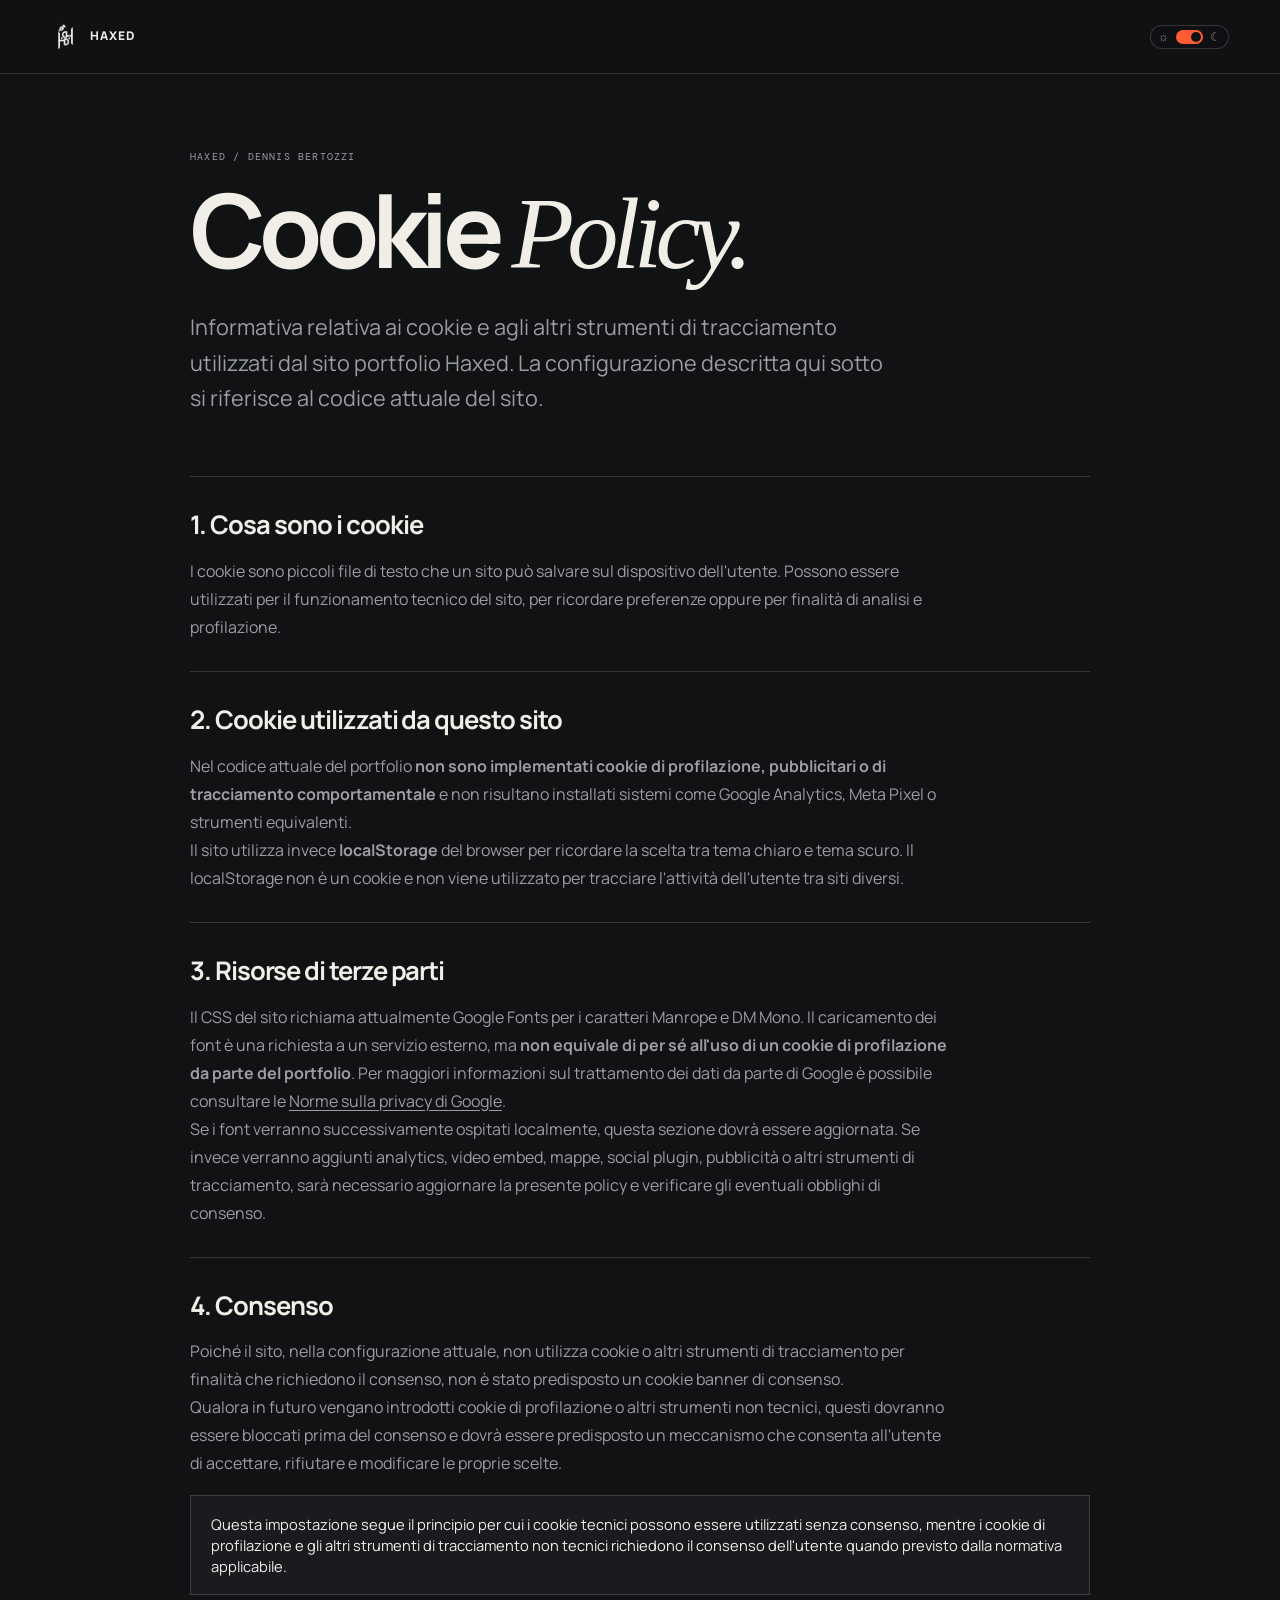
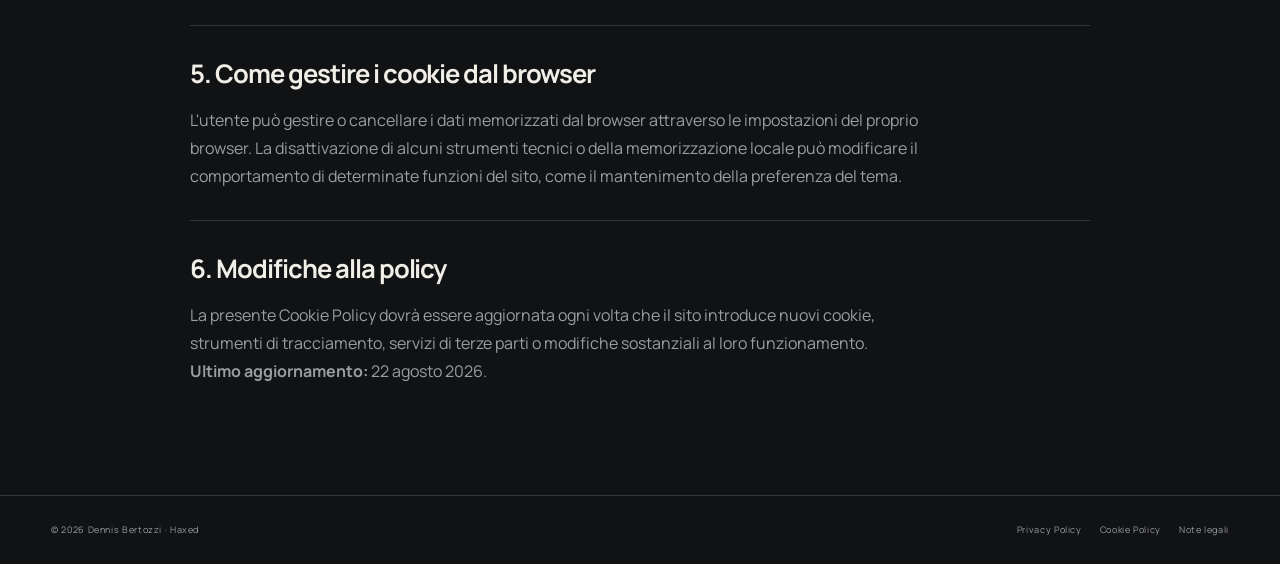
==== cookie-policy.html @ 4f60acdb "Add files via upload" ====
<!doctype html>
<html lang="it">
<head>
  <meta charset="utf-8">
  <meta name="viewport" content="width=device-width, initial-scale=1">
  <meta name="description" content="Cookie Policy di Haxed — Dennis Bertozzi.">
  <title>Cookie Policy — HAXED</title>
  <link rel="icon" href="favicon.ico" sizes="any">
  <link rel="stylesheet" href="assets/css/reset.css">
  <link rel="stylesheet" href="assets/css/variables.css">
  <link rel="stylesheet" href="assets/css/main.css">
</head>
<body class="dark-mode legal-document">
  <header class="legal-header">
    <div class="brand" aria-label="Haxed">
      <span class="brand-logo-wrap" aria-hidden="true"><img class="brand-logo brand-logo-light" src="assets/img/branding/logo-black.png" alt=""><img class="brand-logo brand-logo-dark" src="assets/img/branding/logo-white.png" alt=""></span>
      <span>HAXED</span>
    </div>
    <button class="theme-toggle" type="button" aria-label="Passa alla white mode" aria-pressed="true" title="Passa alla white mode">
      <span class="theme-icon theme-sun">☼</span><span class="theme-track"><span class="theme-knob"></span></span><span class="theme-icon theme-moon">☾</span>
    </button>
  </header>

  <main class="legal-page">
    <article class="legal-wrap">
      <p class="legal-kicker">HAXED / DENNIS BERTOZZI</p>
      <h1>Cookie <em>Policy.</em></h1>
      <p class="legal-intro">Informativa relativa ai cookie e agli altri strumenti di tracciamento utilizzati dal sito portfolio Haxed. La configurazione descritta qui sotto si riferisce al codice attuale del sito.</p>

      <section class="legal-section">
        <h2>1. Cosa sono i cookie</h2>
        <p>I cookie sono piccoli file di testo che un sito può salvare sul dispositivo dell'utente. Possono essere utilizzati per il funzionamento tecnico del sito, per ricordare preferenze oppure per finalità di analisi e profilazione.</p>
      </section>

      <section class="legal-section">
        <h2>2. Cookie utilizzati da questo sito</h2>
        <p>Nel codice attuale del portfolio <strong>non sono implementati cookie di profilazione, pubblicitari o di tracciamento comportamentale</strong> e non risultano installati sistemi come Google Analytics, Meta Pixel o strumenti equivalenti.</p>
        <p>Il sito utilizza invece <strong>localStorage</strong> del browser per ricordare la scelta tra tema chiaro e tema scuro. Il localStorage non è un cookie e non viene utilizzato per tracciare l'attività dell'utente tra siti diversi.</p>
      </section>

      <section class="legal-section">
        <h2>3. Risorse di terze parti</h2>
        <p>Il CSS del sito richiama attualmente Google Fonts per i caratteri Manrope e DM Mono. Il caricamento dei font è una richiesta a un servizio esterno, ma <strong>non equivale di per sé all'uso di un cookie di profilazione da parte del portfolio</strong>. Per maggiori informazioni sul trattamento dei dati da parte di Google è possibile consultare le <a href="https://policies.google.com/privacy?hl=it" target="_blank" rel="noopener noreferrer">Norme sulla privacy di Google</a>.</p>
        <p>Se i font verranno successivamente ospitati localmente, questa sezione dovrà essere aggiornata. Se invece verranno aggiunti analytics, video embed, mappe, social plugin, pubblicità o altri strumenti di tracciamento, sarà necessario aggiornare la presente policy e verificare gli eventuali obblighi di consenso.</p>
      </section>

      <section class="legal-section">
        <h2>4. Consenso</h2>
        <p>Poiché il sito, nella configurazione attuale, non utilizza cookie o altri strumenti di tracciamento per finalità che richiedono il consenso, non è stato predisposto un cookie banner di consenso.</p>
        <p>Qualora in futuro vengano introdotti cookie di profilazione o altri strumenti non tecnici, questi dovranno essere bloccati prima del consenso e dovrà essere predisposto un meccanismo che consenta all'utente di accettare, rifiutare e modificare le proprie scelte.</p>
        <div class="legal-note">Questa impostazione segue il principio per cui i cookie tecnici possono essere utilizzati senza consenso, mentre i cookie di profilazione e gli altri strumenti di tracciamento non tecnici richiedono il consenso dell'utente quando previsto dalla normativa applicabile.</div>
      </section>

      <section class="legal-section">
        <h2>5. Come gestire i cookie dal browser</h2>
        <p>L'utente può gestire o cancellare i dati memorizzati dal browser attraverso le impostazioni del proprio browser. La disattivazione di alcuni strumenti tecnici o della memorizzazione locale può modificare il comportamento di determinate funzioni del sito, come il mantenimento della preferenza del tema.</p>
      </section>

      <section class="legal-section">
        <h2>6. Modifiche alla policy</h2>
        <p>La presente Cookie Policy dovrà essere aggiornata ogni volta che il sito introduce nuovi cookie, strumenti di tracciamento, servizi di terze parti o modifiche sostanziali al loro funzionamento.</p>
        <p><strong>Ultimo aggiornamento:</strong> 22 agosto 2026.</p>
      </section>
    </article>
  </main>

  <footer class="legal-footer">
    <span>© 2026 Dennis Bertozzi · Haxed</span>
    <nav aria-label="Pagine legali">
      <a href="privacy-policy.html">Privacy Policy</a>
      <a href="cookie-policy.html">Cookie Policy</a>
      <a href="note-legali.html">Note legali</a>
    </nav>
  </footer>
  <script src="assets/js/theme.js"></script>
</body>
</html>
---- assets/css/variables.css ----
:root {
  /* Original / white theme */
  --paper: #f1eee8;
  --paper-2: #e6e1d8;
  --ink: #101113;
  --muted: #6f706e;
  --line: rgba(16, 17, 19, .16);
  --line-light: rgba(255,255,255,.2);

  /* Accent */
  --orange: #ff5b35;
  --orange-dark: #d83d1c;
  --blue: #234dff;
  --black: #101113;

  /* Dark theme */
  --dark-paper: #111214;
  --dark-paper-2: #191b1f;
  --dark-ink: #f1eee8;
  --dark-muted: #9b9da1;
  --dark-line: rgba(241,238,232,.16);
  --dark-line-light: rgba(241,238,232,.2);

  --max: 1380px;
  --gutter: clamp(20px, 4vw, 64px);
  --ease: cubic-bezier(.2,.8,.2,1);
  --serif: Georgia, "Times New Roman", serif;
  --mono: "DM Mono", monospace;
  --sans: "Manrope", "Helvetica Neue", Helvetica, Arial, sans-serif;
}
---- assets/css/main.css ----
@import url("https://fonts.googleapis.com/css2?family=DM+Mono:wght@400;500&family=Manrope:wght@400;500;600;700;800&display=swap");

:root { --mono: "DM Mono", monospace; --sans: "Manrope", "Helvetica Neue", Helvetica, Arial, sans-serif; }

body {
  background: var(--paper);
  color: var(--ink);
  font-family: var(--sans);
  line-height: 1.4;
  overflow-x: hidden;
}

::selection { background: var(--orange); color: var(--paper); }

.scroll-progress {
  position: fixed;
  z-index: 100;
  left: 0;
  top: 0;
  width: 100%;
  height: 3px;
  background: transparent;
}
.scroll-progress span {
  display: block;
  width: 0;
  height: 100%;
  background: var(--orange);
  transform-origin: left;
}

.site-header {
  position: fixed;
  z-index: 50;
  top: 0;
  left: 0;
  width: 100%;
  padding: 22px var(--gutter);
  display: flex;
  align-items: center;
  justify-content: space-between;
  mix-blend-mode: multiply;
}
.header-left {
  display: flex;
  align-items: center;
  gap: 10px;
}
.brand {
  display: inline-flex;
  gap: 10px;
  align-items: center;
  font-size: 12px;
  font-weight: 800;
  letter-spacing: .08em;
}
.brand-logo-wrap {
  position: relative;
  display: block;
  width: 29px;
  height: 29px;
  flex: 0 0 29px;
}
.brand-logo {
  position: absolute;
  inset: 0;
  width: 100%;
  height: 100%;
  object-fit: contain;
  display: block;
}
.brand-logo-dark { display: none; }
.site-nav { display: flex; align-items: center; gap: 30px; font-family: var(--sans); font-size: 12px; font-weight: 600; letter-spacing: -.02em; }
.site-nav a { position: relative; }
.site-nav a:not(.nav-contact)::after {
  content: "";
  position: absolute;
  left: 0;
  right: 100%;
  bottom: -5px;
  height: 1px;
  background: currentColor;
  transition: right .35s var(--ease);
}
.site-nav a:not(.nav-contact):hover::after,
.site-nav a.active:not(.nav-contact)::after { right: 0; }
.nav-contact {
  padding: 10px 15px;
  background: var(--ink);
  color: var(--paper);
  border-radius: 999px;
  transition: transform .3s var(--ease), background .3s;
}
.nav-contact:hover { transform: translateY(-2px); background: var(--orange); color: var(--ink); }
.nav-contact span { margin-left: 10px; }
.menu-toggle { display: none; background: transparent; color: var(--ink); }

.hero {
  position: relative;
  height: 100svh;
  min-height: 100svh;
  box-sizing: border-box;
  padding: 140px var(--gutter) 0;
  overflow: hidden;
  background:
    linear-gradient(90deg, transparent 49.9%, rgba(16,17,19,.08) 50%, transparent 50.1%);
}
.hero-noise {
  position: absolute; inset: 0; opacity: .08; pointer-events: none;
  background-image: radial-gradient(rgba(16,17,19,.5) .6px, transparent .6px);
  background-size: 5px 5px;
  mask-image: linear-gradient(to bottom, #000, transparent 80%);
}
.hero-top {
  max-width: var(--max); margin: auto;
  display: flex; justify-content: space-between;
  font-family: var(--mono); font-size: 10px; letter-spacing: .08em;
}
.hero-grid {
  max-width: var(--max); margin: 65px auto 0;
  display: grid; grid-template-columns: 1.05fr .95fr; gap: 7vw;
  align-items: end;
}
.overline, .eyebrow, .project-type, .section-label, .frame-top, .frame-bottom,
.project-code, .contact-meta, .site-footer {
  font-family: var(--mono);
}
.overline { font-size: 10px; letter-spacing: .12em; }
.eyebrow {
  display: flex; align-items: center; gap: 9px;
  font-size: 10px; text-transform: uppercase; letter-spacing: .08em;
  color: var(--muted); margin-bottom: 25px;
}
.live-dot {
  width: 7px; height: 7px; border-radius: 50%; background: var(--orange);
  box-shadow: 0 0 0 5px rgba(255,91,53,.12);
}
.hero h1 {
  font-size: clamp(4.2rem, 9.2vw, 9.8rem);
  line-height: .84;
  letter-spacing: -.085em;
  font-weight: 700;
  max-width: 820px;
}
.hero h1 em, h2 em {
  font-family: var(--serif);
  font-weight: 400;
  letter-spacing: -.07em;
}
.hero h1 em { color: var(--orange); }
.hero-lead {
  max-width: 475px; margin: 34px 0 30px;
  font-size: clamp(15px, 1.3vw, 18px);
  color: #4e4f4d;
}
.text-link {
  display: inline-flex; gap: 16px; align-items: center;
  border-bottom: 1px solid var(--ink); padding-bottom: 8px;
  font-size: 12px; font-weight: 700;
}
.text-link span { transition: transform .3s var(--ease); }
.text-link:hover span { transform: translateY(4px); }

.hero-frame {
  position: relative;
  background: var(--ink);
  color: var(--paper);
  aspect-ratio: 1 / 1.06;
  min-height: 480px;
  padding: 15px;
  display: flex; flex-direction: column;
}
.frame-top, .frame-bottom {
  display: flex; justify-content: space-between;
  font-size: 9px; color: rgba(241,238,232,.55);
  letter-spacing: .08em;
}
.frame-art {
  position: relative; flex: 1; margin: 13px 0;
  overflow: hidden;
  background:
    radial-gradient(circle at 72% 30%, rgba(255,91,53,.8), transparent 19%),
    linear-gradient(145deg, #22252b 0%, #101113 44%, #373d49 100%);
}
.art-cross {
  position: absolute; width: 70%; height: 70%; left: 15%; top: 15%;
  border: 1px solid rgba(241,238,232,.3);
  transform: rotate(13deg);
}
.art-cross::before, .art-cross::after {
  content: ""; position: absolute; left: 50%; top: 0; height: 100%; width: 1px;
  background: rgba(241,238,232,.18); transform: rotate(45deg);
}
.art-cross::after { transform: rotate(-45deg); }
.art-word {
  position: absolute; left: 8%; bottom: 8%;
  font-size: clamp(2.8rem, 5vw, 5.5rem); line-height: .78;
  font-weight: 700; letter-spacing: -.08em;
}
.art-word span { color: var(--orange); font-family: var(--serif); font-weight: 400; }
.art-caption {
  position: absolute; right: 8%; top: 8%; writing-mode: vertical-rl;
  font-family: var(--mono); font-size: 8px; letter-spacing: .1em; opacity: .7;
}
.play-button {
  width: 30px; height: 30px; border-radius: 50%;
  background: var(--orange); color: var(--ink); font-size: 9px;
  cursor: pointer; transition: transform .3s var(--ease);
}
.play-button:hover { transform: scale(1.12); }

.hero-ticker {
  position: absolute;
  left: 0;
  right: 0;
  bottom: 0;
  width: 100%;
  height: 50px;
  overflow: hidden;
  border-top: 1px solid var(--line);
  background: var(--paper);
  z-index: 20;
}

.ticker-track {
  display: flex;
  width: max-content;
  min-width: max-content;
  height: 100%;
  align-items: center;
  animation: none;
  will-change: transform;
}

.ticker-set {
  display: flex;
  flex: 0 0 auto;
  width: max-content;
  align-items: center;
  gap: 26px;
  padding: 0 26px 0 0;
  white-space: nowrap;
}

.ticker-set span,
.ticker-set b {
  flex: 0 0 auto;
}

.ticker-track b {
  color: var(--orange);
  font-size: 14px;
}


.section { position: relative; padding: 150px var(--gutter); }
.section > * { max-width: var(--max); margin-left: auto; margin-right: auto; }
.section-label {
  display: flex; gap: 20px; align-items: center;
  font-size: 10px; letter-spacing: .08em; text-transform: uppercase;
  color: var(--muted); margin-bottom: 70px;
}
.section-label span:first-child { color: var(--orange); }

.work { background: var(--paper); }
.work-intro {
  display: grid; grid-template-columns: 1fr .55fr; gap: 8vw;
  align-items: end; margin-bottom: 80px;
}
.work-intro h2, .services-title h2, .process-head h2, .contact h2 {
  font-size: clamp(3.2rem, 7vw, 7.7rem);
  line-height: .86; letter-spacing: -.08em; font-weight: 700;
}
.work-intro h2 em, .services-title h2 em, .process-head h2 em, .contact h2 em { color: var(--orange); }
.work-intro p, .process-head p {
  max-width: 420px; color: var(--muted); font-size: 14px;
}
.project-list {
  display: grid; grid-template-columns: 1fr 1fr; gap: 80px 22px;
}
.project-wide { grid-column: 1 / -1; }
.project-visual {
  position: relative; min-height: 500px; overflow: hidden;
}
.project-half .project-visual { min-height: 600px; }
.visual-a { background: linear-gradient(130deg, #18202d, #5a6875 48%, #f05a38); }
.visual-b { background: linear-gradient(155deg, #d7d0c5, #7b827d 55%, #27312f); }
.visual-c { background: linear-gradient(140deg, #17181d, #423a67 54%, #d4a9ff); }
.visual-d { background: linear-gradient(155deg, #3c160e, #e65c36 53%, #f0b18f); }
.visual-shape {
  position: absolute; width: 58%; height: 68%; left: 21%; top: 16%;
  border: 1px solid rgba(255,255,255,.45);
  transform: rotate(-7deg);
  transition: transform .8s var(--ease), scale .8s var(--ease);
}
.visual-shape::after {
  content: ""; position: absolute; inset: 11%;
  border: 1px solid rgba(255,255,255,.35);
  transform: rotate(14deg);
}
.project:hover .visual-shape { transform: rotate(2deg) scale(1.06); }
.visual-number {
  position: absolute; left: 24px; bottom: 20px;
  color: rgba(255,255,255,.85); font-size: clamp(4rem, 8vw, 8rem);
  line-height: .7; letter-spacing: -.08em; font-weight: 700;
}
.project-code { position: absolute; top: 18px; left: 20px; color: rgba(255,255,255,.7); font-size: 9px; }

.project-visual img,
.project-visual video {
  width: 100%;
  height: 100%;
  min-height: inherit;
  object-fit: cover;
  display: block;
}
.project-visual.media-visual {
  background: #202126;
}

.project-info {
  display: flex; justify-content: space-between; align-items: end;
  padding: 18px 0 0; border-top: 1px solid var(--line);
}
.project-type { font-size: 9px; color: var(--muted); letter-spacing: .08em; }
.project h3 {
  margin-top: 7px; font-size: clamp(1.7rem, 3vw, 3.2rem);
  letter-spacing: -.07em; font-weight: 600;
}
.project-arrow {
  display: grid; place-items: center; width: 45px; height: 45px;
  border: 1px solid var(--line); border-radius: 50%;
  transition: all .35s var(--ease);
}
.project:hover .project-arrow { background: var(--orange); border-color: var(--orange); transform: rotate(45deg); }

.services { background: var(--black); color: var(--paper); }
.services .section-label { color: rgba(241,238,232,.55); }
.services-grid { display: grid; grid-template-columns: .85fr 1.15fr; gap: 10vw; }
.services-title h2 em { color: var(--orange); }
.service-stack { border-top: 1px solid var(--line-light); }
.service {
  display: grid; grid-template-columns: 45px 1fr 45px; gap: 20px;
  padding: 30px 0; border-bottom: 1px solid var(--line-light);
  align-items: start;
}
.service-num { font-family: var(--mono); color: var(--orange); font-size: 10px; }
.service h3 { font-size: clamp(1.8rem, 3vw, 3rem); letter-spacing: -.06em; font-weight: 500; }
.service p { max-width: 470px; margin-top: 10px; color: rgba(241,238,232,.55); font-size: 13px; }
.service-symbol {
  font-size: 25px; font-weight: 300; text-align: right;
  transition: transform .35s var(--ease), color .35s;
}
.service:hover .service-symbol { transform: rotate(90deg); color: var(--orange); }

.process { background: var(--paper); }
.process-head {
  display: grid; grid-template-columns: 1fr .55fr; gap: 8vw;
  align-items: end; margin-bottom: 80px;
}
.process-list { border-top: 1px solid var(--line); }
.process-item {
  display: grid; grid-template-columns: 90px 1fr 60px; gap: 25px;
  align-items: center; padding: 32px 0; border-bottom: 1px solid var(--line);
}
.process-num { font-family: var(--mono); font-size: 10px; color: var(--orange-dark); }
.process-item h3 { font-size: clamp(1.8rem, 3vw, 3rem); letter-spacing: -.06em; }
.process-item p { max-width: 500px; margin-top: 7px; color: var(--muted); font-size: 13px; }
.process-mark { font-size: 25px; text-align: right; transition: transform .35s var(--ease); }
.process-item:hover .process-mark { transform: translate(5px, 5px); color: var(--orange); }

.contact {
  min-height: 85svh; display: flex; flex-direction: column; justify-content: space-between;
  background: var(--orange); overflow: hidden;
}
.contact .section-label { color: rgba(16,17,19,.65); }
.contact-orbit {
  position: absolute; width: 65vw; height: 65vw; max-width: 900px; max-height: 900px;
  right: -20vw; bottom: -45vw; border: 1px solid rgba(16,17,19,.25);
  border-radius: 50%; pointer-events: none;
}
.contact-orbit::after {
  content: ""; position: absolute; inset: 12%; border: 1px solid rgba(16,17,19,.18); border-radius: 50%;
}
.contact-content { position: relative; }
.contact-content .overline { margin-bottom: 30px; }
.contact h2 em { color: var(--paper); }
.contact-mail {
  display: inline-flex; align-items: center; gap: 18px;
  margin-top: 55px; padding-bottom: 10px; border-bottom: 1px solid var(--ink);
  font-size: clamp(1.3rem, 3vw, 3rem); letter-spacing: -.05em;
}
.contact-mail span { transition: transform .3s var(--ease); }
.contact-mail:hover span { transform: translate(5px,-5px); }
.contact-meta {
  display: flex; justify-content: space-between; gap: 20px;
  font-size: 9px; letter-spacing: .08em; text-transform: uppercase;
}

 .site-footer {
  display: grid;
  grid-template-columns: minmax(240px, .9fr) minmax(420px, 1.6fr);
  gap: 42px;
  padding: 42px var(--gutter) 22px;
  background: var(--black);
  color: rgba(241,238,232,.58);
  font-size: 9px;
  letter-spacing: .07em;
}
.footer-identity { display: flex; flex-direction: column; gap: 18px; max-width: 360px; }
.footer-identity p { margin: 0; line-height: 1.7; color: rgba(241,238,232,.48); }
.footer-brand { display: inline-flex; align-items: center; gap: 11px; }
.footer-logo { width: 32px; height: 32px; object-fit: contain; flex: 0 0 32px; }
.footer-logo-dark { display: block; }
.footer-logo-light { display: none; }
.footer-brand > div { display: flex; flex-direction: column; gap: 4px; }
.footer-brand strong { color: var(--dark-ink); font-size: 12px; letter-spacing: .09em; }
.footer-brand span { font-size: 8px; letter-spacing: .08em; }
.footer-links { display: grid; grid-template-columns: repeat(3, minmax(0, 1fr)); gap: 28px; }
.footer-col { display: flex; flex-direction: column; gap: 8px; line-height: 1.45; }
.footer-label { color: var(--dark-ink); font-size: 8px; letter-spacing: .13em; margin-bottom: 5px; }
.footer-col a { color: inherit; transition: color .25s ease; }
.footer-col a:hover { color: var(--orange); }
.footer-col b { color: var(--orange); font-weight: 500; }
.footer-bottom { grid-column: 1 / -1; display: grid; grid-template-columns: 1fr 1fr auto; gap: 20px; padding-top: 16px; margin-top: 8px; border-top: 1px solid rgba(241,238,232,.12); align-items: center; }
.footer-bottom span:nth-child(2) { color: rgba(241,238,232,.35); }
.footer-bottom a { justify-self: end; color: rgba(241,238,232,.7); }

.reveal {
  opacity: 1;
  transform: none;
}
.reveal-enabled .reveal {
  opacity: 0;
  transform: translateY(30px);
  transition: opacity .8s var(--ease), transform .8s var(--ease);
}
.reveal-enabled .reveal.visible {
  opacity: 1;
  transform: none;
}
.reveal-delay { transition-delay: .12s; }

@media (prefers-reduced-motion: reduce) {
  html { scroll-behavior: auto; }
  *, *::before, *::after { animation-duration: .01ms !important; transition-duration: .01ms !important; }
  .reveal, .reveal-enabled .reveal { opacity: 1; transform: none; }
}

@media (max-width: 850px) {
  .hero {
    height: 100svh;
    min-height: 100svh;
  }

  .hero-ticker {
    height: 36px;
  }

  .ticker-set {
    gap: 20px;
    padding-right: 20px;
  }
  .site-header { padding: 16px var(--gutter); }
  .menu-toggle { display: flex; align-items: center; gap: 9px; font-family: var(--mono); font-size: 10px; cursor: pointer; }
  .menu-toggle i { width: 18px; height: 1px; background: currentColor; position: relative; }
  .menu-toggle i::after { content: ""; position: absolute; left: 0; top: 6px; width: 12px; height: 1px; background: currentColor; }
  .site-nav {
    position: fixed; inset: 60px 14px auto; display: grid; gap: 0;
    background: var(--paper); border: 1px solid var(--line); padding: 10px;
    transform: translateY(-15px); opacity: 0; pointer-events: none;
    transition: opacity .3s, transform .3s;
  }
  .site-nav.open { opacity: 1; transform: none; pointer-events: auto; }
  .site-nav a { padding: 14px 10px; border-bottom: 1px solid var(--line); }
  .site-nav .nav-contact { text-align: center; margin-top: 10px; border: 0; }
  .hero { padding-top: 110px; }
  .hero-grid, .work-intro, .services-grid, .process-head { grid-template-columns: 1fr; gap: 45px; }
  .hero-frame { min-height: 430px; }
  .project-list { grid-template-columns: 1fr; gap: 55px; }
  .project-wide, .project-half { grid-column: auto; }
  .project-visual, .project-half .project-visual { min-height: 430px; }
  .section { padding-top: 105px; padding-bottom: 105px; }
  .section-label { margin-bottom: 50px; }
  .contact { min-height: 75svh; }
  .contact-meta { flex-direction: column; }
}

@media (max-width: 520px) {
  .hero h1 { font-size: clamp(3.6rem, 18vw, 5.5rem); }
  .hero-frame { min-height: 380px; }
  .process-item { grid-template-columns: 35px 1fr; }
  .process-mark { display: none; }
  .service { grid-template-columns: 30px 1fr; }
  .service-symbol { display: none; }
  .project-visual, .project-half .project-visual { min-height: 360px; }
  .site-footer { grid-template-columns: 1fr; gap: 30px; }
  .footer-links { grid-template-columns: 1fr 1fr; }
  .footer-bottom { grid-template-columns: 1fr; }
  .footer-bottom a { justify-self: start; }
}


/* =========================================================
   THEME SYSTEM
   Base = original white/paper theme.
   .dark-mode = dark theme.
   ========================================================= */

html {
  color-scheme: light;
}

body {
  background: var(--paper);
  color: var(--ink);
  transition: background-color .4s var(--ease), color .4s var(--ease);
}

/* Paper texture — used across every light paper surface. */
body::before {
  content: "";
  position: fixed;
  z-index: 0;
  inset: 0;
  pointer-events: none;
  opacity: .28;
  background-image:
    linear-gradient(rgba(16,17,19,.035) 1px, transparent 1px),
    linear-gradient(90deg, rgba(16,17,19,.035) 1px, transparent 1px),
    radial-gradient(rgba(16,17,19,.12) .55px, transparent .55px);
  background-size: 48px 48px, 48px 48px, 7px 7px;
  mix-blend-mode: multiply;
}

main,
.site-footer {
  position: relative;
  z-index: 1;
}

/* Header: never blend with the page. */
.site-header {
  z-index: 100;
  mix-blend-mode: normal !important;
  color: var(--ink);
}

.site-header .brand,
.site-header .site-nav a,
.site-header .menu-toggle {
  color: var(--ink);
}

.site-header .nav-contact {
  background: var(--ink);
  color: var(--paper);
  border: 0;
}

.site-header .nav-contact:hover {
  background: var(--orange);
  color: var(--ink);
}

/* Theme toggle in the original white theme. */
.theme-toggle {
  position: relative;
  z-index: 110;
  display: inline-flex;
  align-items: center;
  gap: 7px;
  padding: 4px 7px;
  border: 1px solid var(--line);
  border-radius: 999px;
  background: rgba(241,238,232,.72);
  color: var(--ink);
  cursor: pointer;
  pointer-events: auto;
  appearance: none;
  -webkit-appearance: none;
  transition: background .35s var(--ease), border-color .35s, color .35s, transform .2s ease;
}
.theme-toggle:hover { border-color: var(--orange); }
.theme-toggle:active { transform: scale(.97); }
.theme-toggle:focus-visible { outline: 2px solid var(--orange); outline-offset: 3px; }

.theme-icon {
  font-family: Georgia, "Times New Roman", serif;
  font-size: 12px;
  line-height: 1;
  opacity: .55;
}
.theme-track {
  position: relative;
  width: 27px;
  height: 14px;
  border-radius: 999px;
  background: var(--ink);
}
.theme-knob {
  position: absolute;
  top: 2px;
  left: 2px;
  width: 10px;
  height: 10px;
  border-radius: 50%;
  background: var(--paper);
  transition: transform .45s var(--ease), background .35s;
}

/* ---------------- DARK ---------------- */
html:has(body.dark-mode) {
  color-scheme: dark;
}

body.dark-mode {
  background: var(--dark-paper);
  color: var(--dark-ink);
}

body.dark-mode::before {
  opacity: .20;
  background-image:
    linear-gradient(rgba(241,238,232,.035) 1px, transparent 1px),
    linear-gradient(90deg, rgba(241,238,232,.035) 1px, transparent 1px),
    radial-gradient(rgba(241,238,232,.10) .55px, transparent .55px);
  mix-blend-mode: screen;
}

/* Main surfaces */
body.dark-mode .hero,
body.dark-mode .work {
  background: var(--dark-paper);
  color: var(--dark-ink);
}

body.dark-mode .process {
  background: var(--dark-paper);
  color: var(--dark-ink);
}

body.dark-mode .services,
body.dark-mode .site-footer {
  background: #090a0c;
  color: var(--dark-ink);
}

body.dark-mode .contact {
  background: var(--orange);
  color: var(--ink);
}

/* Hero texture/vertical split */
body.dark-mode .hero {
  background-image:
    linear-gradient(90deg, transparent 49.9%, rgba(241,238,232,.08) 50%, transparent 50.1%);
}

body.dark-mode .hero-noise {
  opacity: .05;
  background-image: radial-gradient(rgba(241,238,232,.5) .6px, transparent .6px);
}

/* Header in dark mode — no black multiply effect. */
body.dark-mode .site-header {
  mix-blend-mode: normal !important;
  color: var(--dark-ink);
}

body.dark-mode .site-header .brand,
body.dark-mode .site-header .site-nav a,
body.dark-mode .site-header .menu-toggle {
  color: var(--dark-ink);
}

body.dark-mode .brand-logo-light { display: none; }
body.dark-mode .brand-logo-dark { display: block; }

body.dark-mode .site-header .nav-contact {
  background: var(--dark-ink);
  color: var(--dark-paper);
  border: 0;
}

body.dark-mode .site-header .nav-contact:hover {
  background: var(--orange);
  color: var(--ink);
}

/* Dark toggle */
body.dark-mode .theme-toggle {
  background: rgba(17,18,20,.88);
  border-color: var(--dark-line);
  color: var(--dark-ink);
}

body.dark-mode .theme-track {
  background: var(--orange);
}

body.dark-mode .theme-knob {
  transform: translateX(13px);
  background: var(--dark-paper);
}

/* Dark text hierarchy */
body.dark-mode .hero-lead,
body.dark-mode .work-intro p,
body.dark-mode .process-head p,
body.dark-mode .process-item p {
  color: var(--dark-muted);
}

body.dark-mode .project-type,
body.dark-mode .section-label {
  color: var(--dark-muted);
}

body.dark-mode .project-info,
body.dark-mode .process-list,
body.dark-mode .process-item {
  border-color: var(--dark-line);
}

body.dark-mode .project-arrow {
  border-color: var(--dark-line);
}

body.dark-mode .text-link {
  border-color: var(--dark-ink);
}

body.dark-mode .hero-ticker {
  background: var(--dark-paper);
  border-color: var(--dark-line);
}

body.dark-mode .service p,
body.dark-mode .services .section-label {
  color: rgba(241,238,232,.55);
}

body.dark-mode .site-footer {
  color: rgba(241,238,232,.55);
}

/* Mobile nav */
@media (max-width: 850px) {
  .site-nav {
    background: var(--paper);
    border: 1px solid var(--line);
  }

  body.dark-mode .site-nav {
    background: var(--dark-paper);
    border-color: var(--dark-line);
  }

  body.dark-mode .site-nav a {
    color: var(--dark-ink);
    border-color: var(--dark-line);
  }

  body.dark-mode .site-nav .nav-contact {
    background: var(--dark-ink);
    color: var(--dark-paper);
  }
}

/* Section separation: subtle, intentional, not boxed. */
body.dark-mode .work {
  border-top: 1px solid rgba(241,238,232,.07);
}
body.dark-mode .process {
  border-top: 1px solid rgba(241,238,232,.08);
}
body.dark-mode .services {
  border-top: 1px solid rgba(241,238,232,.06);
}

@media (prefers-reduced-motion: reduce) {
  body,
  .theme-toggle,
  .theme-knob {
    transition: none !important;
  }
}


/* Dark-mode CTA: orange at rest, cream on hover. */
body.dark-mode .site-header .nav-contact {
  background: var(--orange);
  color: var(--ink);
  border: 0;
}
body.dark-mode .site-header .nav-contact:hover {
  background: var(--dark-ink);
  color: var(--ink);
  transform: translateY(-2px);
}

/* White-mode CTA: original approved black -> orange interaction. */
body:not(.dark-mode) .site-header .nav-contact {
  background: var(--ink);
  color: var(--paper);
}
body:not(.dark-mode) .site-header .nav-contact:hover {
  background: var(--orange);
  color: var(--ink);
  transform: translateY(-2px);
}


/* =========================================================
   THEME VIEW TRANSITION
   The old and new pages remain visible during the switch.
   The new theme is revealed from the theme button, like a
   flexible page/wave opening across the viewport.
   ========================================================= */

:root {
  --theme-x: 50vw;
  --theme-y: 50vh;
  --theme-radius: 150vw;
}

/* Keep the document from flashing during the captured transition. */
::view-transition {
  background: transparent;
}

::view-transition-group(root) {
  animation-duration: 850ms;
  animation-timing-function: cubic-bezier(.16,.78,.18,1);
}

::view-transition-image-pair(root) {
  isolation: isolate;
}

/* The previous page stays fully visible underneath. */
::view-transition-old(root) {
  animation: theme-old-page 850ms cubic-bezier(.16,.78,.18,1) both;
}

/* The new page is revealed as a growing curved sheet. */
::view-transition-new(root) {
  animation: theme-new-page 850ms cubic-bezier(.16,.78,.18,1) both;
  clip-path: circle(0 at var(--theme-x) var(--theme-y));
}

/* Slight perspective/scale gives the edge a page-like feel without
   making the actual content disappear. */
@keyframes theme-old-page {
  0% {
    opacity: 1;
    transform: scale(1);
  }
  100% {
    opacity: 1;
    transform: scale(.985);
  }
}

@keyframes theme-new-page {
  0% {
    clip-path: circle(0 at var(--theme-x) var(--theme-y));
    transform: scale(1.018);
  }
  62% {
    clip-path: circle(var(--theme-radius) at var(--theme-x) var(--theme-y));
    transform: scale(1.006);
  }
  100% {
    clip-path: circle(var(--theme-radius) at var(--theme-x) var(--theme-y));
    transform: scale(1);
  }
}

/* A soft curved highlight follows the page edge via the snapshot itself;
   this keeps text/images intact rather than putting an opaque overlay on top. */
::view-transition-new(root) {
  filter: none;
}

@media (prefers-reduced-motion: reduce) {
  ::view-transition-old(root),
  ::view-transition-new(root),
  ::view-transition-group(root) {
    animation-duration: 1ms !important;
  }
}

/* =========================================================
   SCROLL SPAWN
   ========================================================= */

/* The page itself stays static. Only the individual components move. */
.reveal-enabled .reveal {
  opacity: 0;
  visibility: hidden;
  will-change: transform, opacity;
  transition:
    opacity 650ms cubic-bezier(.16,.78,.18,1),
    transform 900ms cubic-bezier(.16,.78,.18,1);
  transition-delay: var(--reveal-delay, 0ms);
}

.reveal-enabled .reveal[data-reveal-direction="left"] {
  transform: translate3d(-180px, 28px, 0) rotate(-2.5deg) scale(.94);
}

.reveal-enabled .reveal[data-reveal-direction="right"] {
  transform: translate3d(180px, 28px, 0) rotate(2.5deg) scale(.94);
}

.reveal-enabled .reveal.visible {
  opacity: 1;
  visibility: visible;
  transform: translate3d(0, 0, 0) rotate(0deg) scale(1);
}

/* The requested "Non faccio solo montaggio" section has no grid. */
.no-grid,
body.dark-mode .no-grid,
body:not(.dark-mode) .no-grid {
  background-image: none !important;
}

@media (pointer: coarse), (prefers-reduced-motion: reduce) {
  .cursor-orb {
    display: none;
  }
}

/* Cursor glow sits ABOVE section textures/grids, but BELOW content. */
.cursor-orb {
  isolation: isolate;
}

main,
.site-header,
.site-footer,
main *,
.site-header *,
.site-footer * {
  /* Keep content above the cursor light without affecting normal layout. */
  position: relative;
  z-index: 3;
}

.cursor-orb,
.cursor-orb::after {
  pointer-events: none !important;
}


/* =========================================================
   DEFINITIVE STACKING ORDER FOR CURSOR GLOW

   body background/textures: 0
   section backgrounds/pseudo-elements: 1
   cursor orb: 90
   actual content + fixed header: 100
   progress bar: 100
   ========================================================= */

.cursor-orb {
  z-index: 90 !important;
  pointer-events: none !important;
}

main,
.site-footer {
  position: relative;
  z-index: auto !important;
}

main > *,
.site-footer > * {
  position: relative;
  z-index: 100 !important;
}

.site-header {
  z-index: 100 !important;
}

.scroll-progress {
  z-index: 110 !important;
}

/* Never let a section's texture create a layer above the cursor. */
main section,
main section::before,
main section::after {
  z-index: auto;
}

main section > * {
  position: relative;
  z-index: 100;
}



/* =========================================================
   SECTION GRID
   Visible in both themes on the paper sections.
   Intentionally excluded from:
   - "Non faccio solo montaggio" (.services/.no-grid)
   - "Mandami il materiale" (.contact)
   ========================================================= */

.hero,
.work,
.process {
  position: relative;
}

.hero::before,
.work::before,
.process::before {
  content: "";
  position: absolute;
  inset: 0;
  z-index: 0;
  pointer-events: none;
  background-image:
    linear-gradient(rgba(16,17,19,.055) 1px, transparent 1px),
    linear-gradient(90deg, rgba(16,17,19,.055) 1px, transparent 1px),
    radial-gradient(rgba(16,17,19,.12) .55px, transparent .55px);
  background-size: 48px 48px, 48px 48px, 7px 7px;
  opacity: 1;
}

/* Keep every actual section element above its texture. */
.hero > *,
.work > *,
.process > * {
  position: relative;
  z-index: 2;
}

/* Dark grid: same structure, lighter lines/dots. */
body.dark-mode .hero::before,
body.dark-mode .work::before,
body.dark-mode .process::before {
  background-image:
    linear-gradient(rgba(241,238,232,.035) 1px, transparent 1px),
    linear-gradient(90deg, rgba(241,238,232,.035) 1px, transparent 1px),
    radial-gradient(rgba(241,238,232,.10) .55px, transparent .55px);
}

/* The services section remains deliberately grid-free. */
.services::before,
.no-grid::before,
.contact::before {
  display: none !important;
}

/* =========================================================
   CURSOR GLOW — ONLY ORANGE GLOW

   The mouse glow is 150px, above the grid/backgrounds and
   below all real content. No ambient/orbiting glows exist.
   ========================================================= */

.cursor-orb {
  position: fixed !important;
  left: 50vw;
  top: 50vh;
  width: 150px;
  height: 150px;
  transform: translate(-50%, -50%);
  border-radius: 50%;
  pointer-events: none !important;
  z-index: 50 !important;
  opacity: 0;
  background: radial-gradient(
    circle at 40% 38%,
    rgba(255, 166, 112, .30) 0%,
    rgba(255, 91, 53, .22) 18%,
    rgba(255, 91, 53, .11) 40%,
    rgba(255, 91, 53, 0) 72%
  );
  filter: blur(12px);
  transition: opacity .25s ease;
  will-change: left, top;
}

.cursor-orb::after {
  content: "";
  position: absolute;
  inset: -90px;
  border-radius: 50%;
  pointer-events: none;
  background: radial-gradient(
    circle,
    rgba(255, 91, 53, .065) 0%,
    rgba(255, 91, 53, .028) 32%,
    rgba(255, 91, 53, 0) 68%
  );
  filter: blur(28px);
}

.cursor-orb.is-visible {
  opacity: 1;
}

.cursor-orb.is-suppressed {
  opacity: 0 !important;
  visibility: hidden !important;
}

/* Grid/background stays below the glow. */
main > section {
  position: relative;
  z-index: auto !important;
}

/* Text, images, cards and controls stay above the glow. */
main > section > * {
  position: relative;
  z-index: 100 !important;
}

main > section .reveal,
main > section .hero-grid,
main > section .hero-top,
main > section .services-grid,
main > section .process-grid,
main > section .contact-content,
main > section .contact-meta {
  position: relative;
  z-index: 100 !important;
}

/* Header and progress stay above the glow. */
.site-header {
  z-index: 200 !important;
}

.scroll-progress {
  z-index: 210 !important;
}

/* These backgrounds remain completely clean. */
main > section.no-grid,
main > section.contact {
  --cursor-glow-disabled: 1;
}

/* Decorative hero texture remains a background layer. */
main > section .hero-noise {
  z-index: 0 !important;
}

@media (pointer: coarse), (prefers-reduced-motion: reduce) {
  .cursor-orb {
    display: none !important;
  }
}




/* TICKER — FINAL RESPONSIVE LAYOUT */
.hero { position: relative; min-height: 100dvh; }
.hero-ticker {
  position: absolute;
  left: 0;
  right: 0;
  bottom: clamp(60px, 7vh, 80px);
  width: 100%;
  height: 38px;
  min-height: 38px;
  overflow: hidden;
  border-top: 1px solid var(--line);
  background: var(--paper);
  z-index: 20;
}
.hero-ticker .ticker-track {
  display: flex;
  width: max-content;
  min-width: max-content;
  height: 100%;
  align-items: center;
  animation: none;
  will-change: transform;
}
body.dark-mode .hero-ticker { background: var(--dark-paper); color: var(--dark-ink); border-top-color: var(--dark-line); }
body.dark-mode .hero-ticker .ticker-set, body.dark-mode .hero-ticker .ticker-set span { color: var(--dark-ink); }
body.dark-mode .hero-ticker .ticker-track b { color: var(--orange); }

/* The track contains two identical sets. Moving exactly half its width
   makes the loop seamless and keeps the text visible across the whole viewport. */

@media (max-width: 850px) {
  .hero-ticker {
    bottom: clamp(42px, 6vh, 60px);
    height: 36px;
    min-height: 36px;
  }
}

/* =========================================================
   LEGAL / POLICY PAGES
   ========================================================= */
.legal-page {
  min-height: 100vh;
  padding: 150px var(--gutter) 80px;
  background: var(--paper);
  color: var(--ink);
}
.legal-wrap {
  width: min(900px, 100%);
  margin: 0 auto;
}
.legal-kicker {
  margin: 0 0 18px;
  font-family: var(--mono);
  font-size: 10px;
  letter-spacing: .12em;
  text-transform: uppercase;
  color: var(--muted);
}
.legal-page h1 {
  margin: 0 0 28px;
  font-size: clamp(3rem, 8vw, 7rem);
  line-height: .92;
  letter-spacing: -.065em;
}
.legal-page h1 em { font-family: var(--serif); font-weight: 400; }
.legal-intro {
  max-width: 700px;
  margin: 0 0 60px;
  font-size: clamp(1.05rem, 1.8vw, 1.35rem);
  line-height: 1.65;
  color: var(--muted);
}
.legal-section {
  padding: 30px 0;
  border-top: 1px solid var(--line);
}
.legal-section h2 {
  margin: 0 0 14px;
  font-size: clamp(1.25rem, 2vw, 1.8rem);
  letter-spacing: -.04em;
}
.legal-section h3 {
  margin: 22px 0 8px;
  font-size: 1rem;
}
.legal-section p,
.legal-section li {
  max-width: 760px;
  color: var(--muted);
  line-height: 1.75;
}
.legal-section ul {
  padding-left: 20px;
  margin: 10px 0 0;
}
.legal-section a { text-decoration: underline; text-underline-offset: 3px; }
.legal-note {
  margin-top: 18px;
  padding: 18px 20px;
  border: 1px solid var(--line);
  background: var(--paper-2);
  font-size: .92rem;
}
.legal-placeholder { color: var(--orange) !important; font-weight: 700; }
.legal-header {
  position: fixed;
  z-index: 50;
  top: 0;
  left: 0;
  width: 100%;
  padding: 22px var(--gutter);
  display: flex;
  align-items: center;
  justify-content: space-between;
  background: color-mix(in srgb, var(--paper) 88%, transparent);
  backdrop-filter: blur(12px);
  border-bottom: 1px solid var(--line);
}
.legal-header .brand { color: var(--ink); }
.legal-header .legal-home {
  font-family: var(--mono);
  font-size: 10px;
  letter-spacing: .08em;
  text-transform: uppercase;
  color: var(--muted);
}
.legal-header .legal-home:hover { color: var(--orange); }
.legal-footer {
  padding: 28px var(--gutter);
  border-top: 1px solid var(--line);
  display: flex;
  justify-content: space-between;
  gap: 20px;
  font-size: 9px;
  letter-spacing: .07em;
  color: var(--muted);
}
.legal-footer nav { display: flex; flex-wrap: wrap; gap: 18px; }
.legal-footer a:hover { color: var(--orange); }
body.dark-mode .legal-page { background: var(--dark-paper); color: var(--dark-ink); }
body.dark-mode .legal-page .legal-kicker,
body.dark-mode .legal-page .legal-intro,
body.dark-mode .legal-page .legal-section p,
body.dark-mode .legal-page .legal-section li { color: var(--dark-muted); }
body.dark-mode .legal-section { border-color: var(--dark-line); }
body.dark-mode .legal-note { background: var(--dark-paper-2); border-color: var(--dark-line); }
body.dark-mode .legal-header {
  background: color-mix(in srgb, var(--dark-paper) 88%, transparent);
  border-color: var(--dark-line);
}
body.dark-mode .legal-header .brand { color: var(--dark-ink); }
body.dark-mode .legal-header .legal-home,
body.dark-mode .legal-footer { color: var(--dark-muted); }
body.dark-mode .legal-footer { border-color: var(--dark-line); }
@media (max-width: 700px) {
  .legal-page { padding-top: 125px; padding-bottom: 55px; }
  .legal-footer { flex-direction: column; }
  .legal-header { padding: 16px var(--gutter); }
}
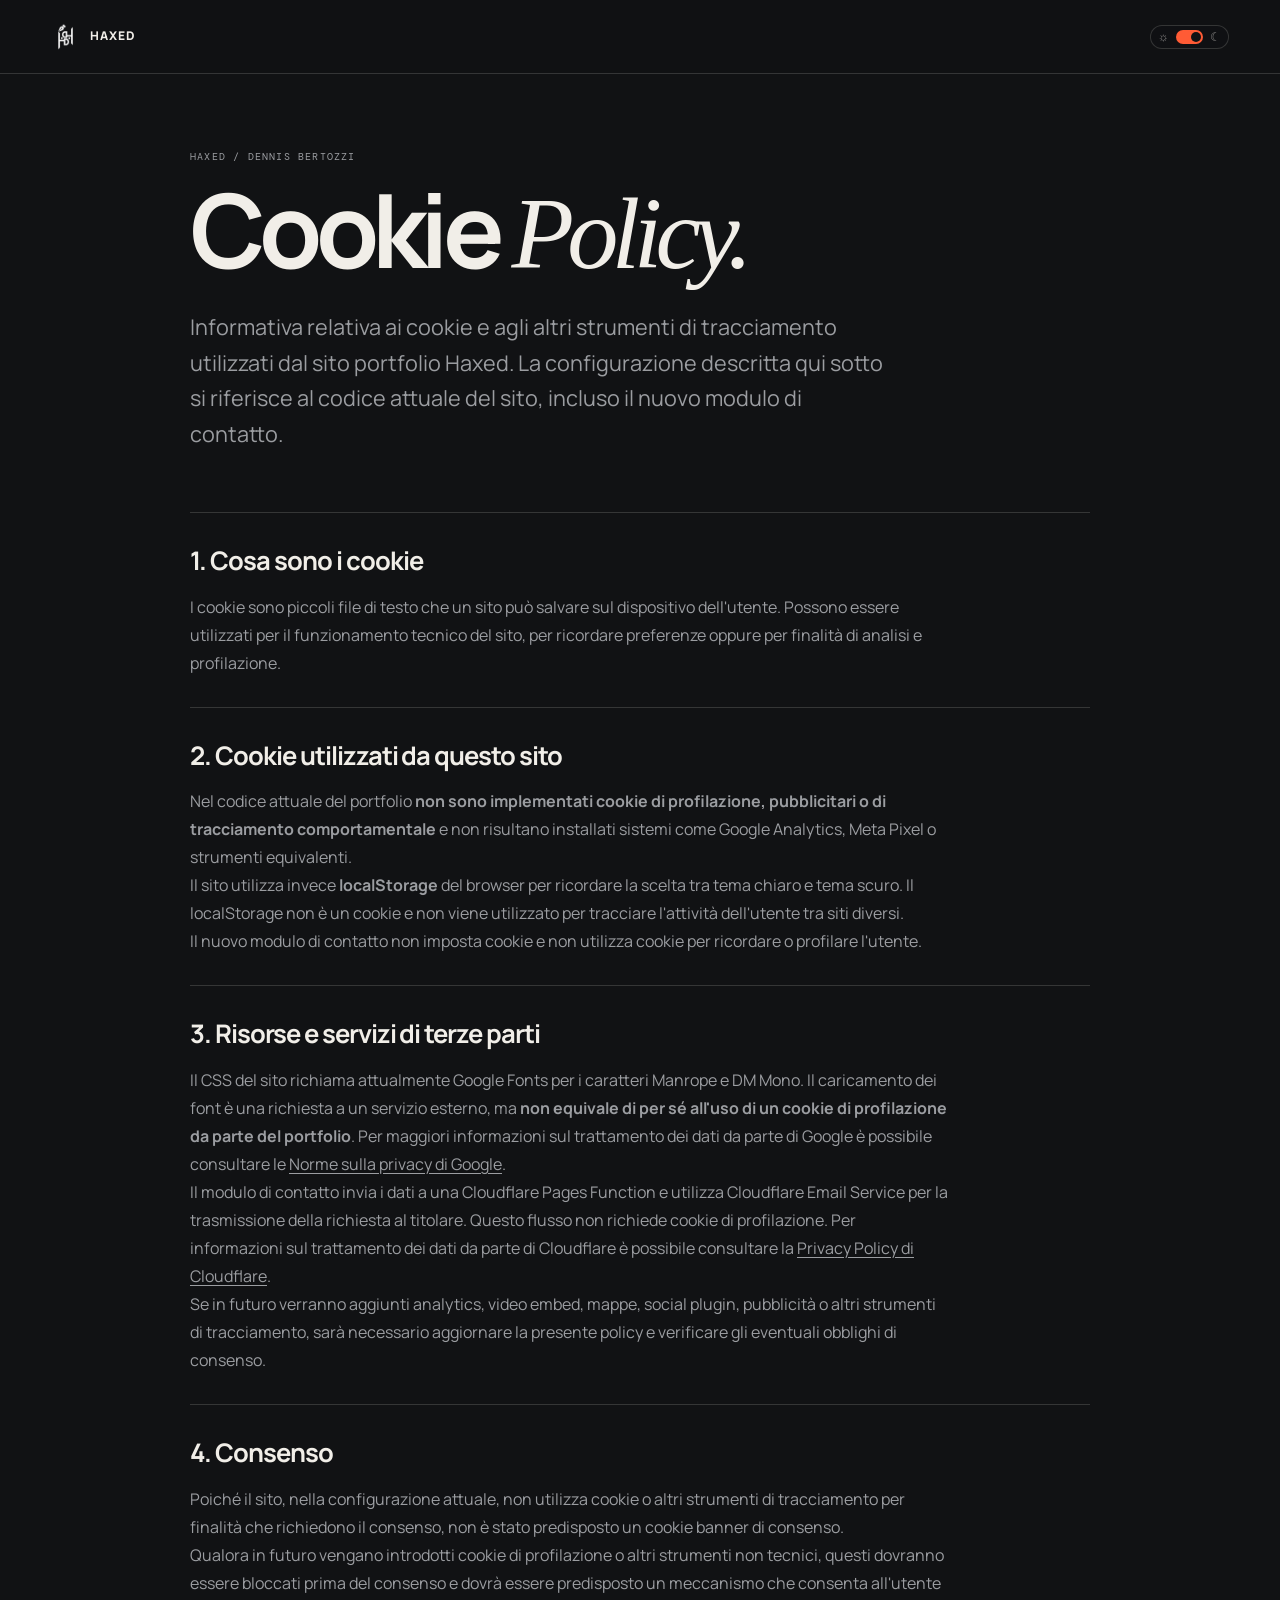
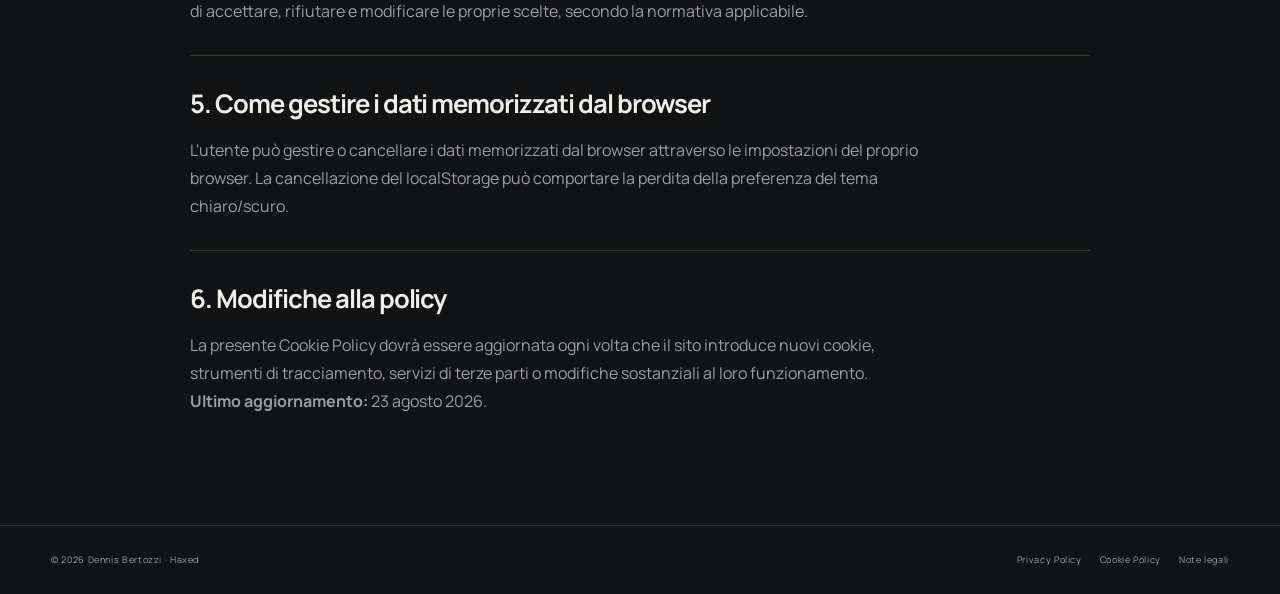
==== commit c85fb151: "Update cookie policy for contact form" ====
--- a/cookie-policy.html
+++ b/cookie-policy.html
@@ -9,6 +9,7 @@
   <link rel="stylesheet" href="assets/css/reset.css">
   <link rel="stylesheet" href="assets/css/variables.css">
   <link rel="stylesheet" href="assets/css/main.css">
+  <link rel="stylesheet" href="assets/css/mobile.css">
 </head>
 <body class="dark-mode legal-document">
   <header class="legal-header">
@@ -25,7 +26,7 @@
     <article class="legal-wrap">
       <p class="legal-kicker">HAXED / DENNIS BERTOZZI</p>
       <h1>Cookie <em>Policy.</em></h1>
-      <p class="legal-intro">Informativa relativa ai cookie e agli altri strumenti di tracciamento utilizzati dal sito portfolio Haxed. La configurazione descritta qui sotto si riferisce al codice attuale del sito.</p>
+      <p class="legal-intro">Informativa relativa ai cookie e agli altri strumenti di tracciamento utilizzati dal sito portfolio Haxed. La configurazione descritta qui sotto si riferisce al codice attuale del sito, incluso il nuovo modulo di contatto.</p>
 
       <section class="legal-section">
         <h2>1. Cosa sono i cookie</h2>
@@ -36,30 +37,31 @@
         <h2>2. Cookie utilizzati da questo sito</h2>
         <p>Nel codice attuale del portfolio <strong>non sono implementati cookie di profilazione, pubblicitari o di tracciamento comportamentale</strong> e non risultano installati sistemi come Google Analytics, Meta Pixel o strumenti equivalenti.</p>
         <p>Il sito utilizza invece <strong>localStorage</strong> del browser per ricordare la scelta tra tema chiaro e tema scuro. Il localStorage non è un cookie e non viene utilizzato per tracciare l'attività dell'utente tra siti diversi.</p>
+        <p>Il nuovo modulo di contatto non imposta cookie e non utilizza cookie per ricordare o profilare l'utente.</p>
       </section>
 
       <section class="legal-section">
-        <h2>3. Risorse di terze parti</h2>
+        <h2>3. Risorse e servizi di terze parti</h2>
         <p>Il CSS del sito richiama attualmente Google Fonts per i caratteri Manrope e DM Mono. Il caricamento dei font è una richiesta a un servizio esterno, ma <strong>non equivale di per sé all'uso di un cookie di profilazione da parte del portfolio</strong>. Per maggiori informazioni sul trattamento dei dati da parte di Google è possibile consultare le <a href="https://policies.google.com/privacy?hl=it" target="_blank" rel="noopener noreferrer">Norme sulla privacy di Google</a>.</p>
-        <p>Se i font verranno successivamente ospitati localmente, questa sezione dovrà essere aggiornata. Se invece verranno aggiunti analytics, video embed, mappe, social plugin, pubblicità o altri strumenti di tracciamento, sarà necessario aggiornare la presente policy e verificare gli eventuali obblighi di consenso.</p>
+        <p>Il modulo di contatto invia i dati a una Cloudflare Pages Function e utilizza Cloudflare Email Service per la trasmissione della richiesta al titolare. Questo flusso non richiede cookie di profilazione. Per informazioni sul trattamento dei dati da parte di Cloudflare è possibile consultare la <a href="https://www.cloudflare.com/privacypolicy/" target="_blank" rel="noopener noreferrer">Privacy Policy di Cloudflare</a>.</p>
+        <p>Se in futuro verranno aggiunti analytics, video embed, mappe, social plugin, pubblicità o altri strumenti di tracciamento, sarà necessario aggiornare la presente policy e verificare gli eventuali obblighi di consenso.</p>
       </section>
 
       <section class="legal-section">
         <h2>4. Consenso</h2>
         <p>Poiché il sito, nella configurazione attuale, non utilizza cookie o altri strumenti di tracciamento per finalità che richiedono il consenso, non è stato predisposto un cookie banner di consenso.</p>
-        <p>Qualora in futuro vengano introdotti cookie di profilazione o altri strumenti non tecnici, questi dovranno essere bloccati prima del consenso e dovrà essere predisposto un meccanismo che consenta all'utente di accettare, rifiutare e modificare le proprie scelte.</p>
-        <div class="legal-note">Questa impostazione segue il principio per cui i cookie tecnici possono essere utilizzati senza consenso, mentre i cookie di profilazione e gli altri strumenti di tracciamento non tecnici richiedono il consenso dell'utente quando previsto dalla normativa applicabile.</div>
+        <p>Qualora in futuro vengano introdotti cookie di profilazione o altri strumenti non tecnici, questi dovranno essere bloccati prima del consenso e dovrà essere predisposto un meccanismo che consenta all'utente di accettare, rifiutare e modificare le proprie scelte, secondo la normativa applicabile.</p>
       </section>
 
       <section class="legal-section">
-        <h2>5. Come gestire i cookie dal browser</h2>
-        <p>L'utente può gestire o cancellare i dati memorizzati dal browser attraverso le impostazioni del proprio browser. La disattivazione di alcuni strumenti tecnici o della memorizzazione locale può modificare il comportamento di determinate funzioni del sito, come il mantenimento della preferenza del tema.</p>
+        <h2>5. Come gestire i dati memorizzati dal browser</h2>
+        <p>L'utente può gestire o cancellare i dati memorizzati dal browser attraverso le impostazioni del proprio browser. La cancellazione del localStorage può comportare la perdita della preferenza del tema chiaro/scuro.</p>
       </section>
 
       <section class="legal-section">
         <h2>6. Modifiche alla policy</h2>
         <p>La presente Cookie Policy dovrà essere aggiornata ogni volta che il sito introduce nuovi cookie, strumenti di tracciamento, servizi di terze parti o modifiche sostanziali al loro funzionamento.</p>
-        <p><strong>Ultimo aggiornamento:</strong> 22 agosto 2026.</p>
+        <p><strong>Ultimo aggiornamento:</strong> 23 agosto 2026.</p>
       </section>
     </article>
   </main>
--- a/assets/css/mobile.css
+++ b/assets/css/mobile.css
@@ -0,0 +1,205 @@
+/* HAXED — dedicated smartphone layout */
+
+/* Contact form — shared styles */
+.contact-form {
+  width: min(100%, 860px);
+  margin-top: 46px;
+  display: grid;
+  gap: 18px;
+}
+.contact-form-grid {
+  display: grid;
+  grid-template-columns: 1fr 1fr;
+  gap: 18px;
+}
+.contact-field {
+  display: grid;
+  gap: 9px;
+  min-width: 0;
+}
+.contact-field > span {
+  font-family: var(--mono);
+  font-size: 9px;
+  letter-spacing: .08em;
+  text-transform: uppercase;
+  color: rgba(16,17,19,.7);
+}
+.contact-field input,
+.contact-field textarea {
+  width: 100%;
+  box-sizing: border-box;
+  border: 0;
+  border-bottom: 1px solid rgba(16,17,19,.42);
+  border-radius: 0;
+  padding: 12px 0 13px;
+  background: transparent;
+  color: var(--ink);
+  font: 500 15px/1.45 var(--sans);
+  outline: none;
+  resize: vertical;
+  transition: border-color .25s ease;
+}
+.contact-field textarea { min-height: 130px; }
+.contact-field input::placeholder,
+.contact-field textarea::placeholder { color: rgba(16,17,19,.48); }
+.contact-field input:focus,
+.contact-field textarea:focus { border-color: var(--ink); }
+.contact-form-bottom {
+  display: flex;
+  align-items: end;
+  justify-content: space-between;
+  gap: 24px;
+  margin-top: 4px;
+}
+.contact-form-note {
+  max-width: 430px;
+  margin: 0;
+  color: rgba(16,17,19,.65);
+  font-size: 10px;
+  line-height: 1.5;
+}
+.contact-form-note a { text-decoration: underline; text-underline-offset: 3px; }
+.contact-submit {
+  display: inline-flex;
+  align-items: center;
+  gap: 16px;
+  flex: 0 0 auto;
+  border: 1px solid var(--ink);
+  border-radius: 999px;
+  padding: 12px 17px;
+  background: var(--ink);
+  color: var(--paper);
+  font: 700 11px/1 var(--sans);
+  cursor: pointer;
+  transition: background .25s ease, color .25s ease, transform .25s ease;
+}
+.contact-submit:hover { background: var(--paper); color: var(--ink); transform: translateY(-2px); }
+.contact-submit:disabled { opacity: .55; cursor: wait; transform: none; }
+.contact-submit span { transition: transform .25s ease; }
+.contact-submit:hover span { transform: translate(3px,-3px); }
+.contact-form-status {
+  min-height: 18px;
+  margin: 0;
+  font-family: var(--mono);
+  font-size: 9px;
+  letter-spacing: .03em;
+}
+.contact-form-status.is-success { color: #17663d; }
+.contact-form-status.is-error { color: #8d2e1f; }
+.contact-form-status.is-loading { color: rgba(16,17,19,.65); }
+.contact-honeypot { position: absolute !important; left: -10000px !important; width: 1px !important; height: 1px !important; opacity: 0 !important; pointer-events: none !important; }
+
+@media (max-width: 850px) {
+  :root { --gutter: 18px; }
+  html, body { width: 100%; max-width: 100%; overflow-x: hidden; }
+
+  /* The theme-system block in main.css later sets .site-header to relative.
+     Reassert fixed positioning on phones so it stays at the viewport top. */
+  .site-header {
+    position: fixed !important;
+    top: 0 !important;
+    left: 0 !important;
+    right: 0 !important;
+    width: 100%;
+    box-sizing: border-box;
+    padding: 9px 18px;
+    min-height: 54px;
+  }
+  .header-left { gap: 8px; min-width: 0; }
+  .brand { gap: 7px; font-size: 11px; }
+  .brand-logo-wrap { width: 25px; height: 25px; flex-basis: 25px; }
+  .theme-toggle { gap: 5px; padding: 3px 5px; }
+  .theme-track { width: 25px; height: 13px; }
+  .theme-knob { width: 9px; height: 9px; }
+  body.dark-mode .theme-knob { transform: translateX(12px); }
+  .menu-toggle { flex-shrink: 0; padding: 6px 0; }
+  .site-nav { inset: 58px 14px auto; max-height: calc(100svh - 75px); overflow-y: auto; }
+
+  .hero {
+    height: auto;
+    min-height: 100svh;
+    padding: 70px var(--gutter) 72px;
+    overflow: hidden;
+  }
+  .hero-top { font-size: 8px; gap: 12px; }
+  .hero-top .overline { max-width: 70%; line-height: 1.35; }
+  .hero-grid { margin-top: 34px; gap: 34px; }
+  .hero-copy { min-width: 0; }
+  .eyebrow { margin-bottom: 18px; font-size: 8px; gap: 7px; }
+  .live-dot { width: 6px; height: 6px; flex: 0 0 6px; }
+  .hero h1 { max-width: 100%; font-size: clamp(3.25rem, 17.5vw, 5.5rem); line-height: .86; letter-spacing: -.075em; }
+  .hero-lead { max-width: 100%; margin: 25px 0 24px; font-size: 14px; line-height: 1.55; }
+  .text-link { gap: 12px; font-size: 11px; }
+  .hero-frame { width: 100%; min-height: 0; aspect-ratio: 1 / 1.04; padding: 11px; }
+  .frame-art { margin: 10px 0; }
+  .art-word { font-size: clamp(2.5rem, 14vw, 4.5rem); }
+  .art-caption { font-size: 7px; }
+  .hero-ticker { height: 36px; }
+  .ticker-set { gap: 18px; padding-right: 18px; }
+  .ticker-track b { font-size: 12px; }
+
+  .section { padding: 90px var(--gutter); }
+  .section-label { gap: 13px; margin-bottom: 42px; font-size: 8px; }
+  .work-intro, .process-head { gap: 28px; margin-bottom: 55px; }
+  .work-intro h2, .services-title h2, .process-head h2, .contact h2 { font-size: clamp(3rem, 15.5vw, 5.2rem); line-height: .88; }
+  .work-intro p, .process-head p { max-width: 100%; font-size: 13px; line-height: 1.6; }
+  .project-list { gap: 48px; }
+  .project-visual, .project-half .project-visual { min-height: 0; height: auto; aspect-ratio: 1 / 1.02; }
+  .visual-number { left: 17px; bottom: 17px; font-size: clamp(4rem, 20vw, 7rem); }
+  .project-code { top: 14px; left: 15px; font-size: 8px; }
+  .project-info { padding-top: 14px; gap: 12px; }
+  .project h3 { font-size: clamp(1.55rem, 8vw, 2.4rem); }
+  .project-type { font-size: 8px; }
+  .project-arrow { width: 38px; height: 38px; flex: 0 0 38px; }
+
+  .services-grid { gap: 48px; }
+  .service { grid-template-columns: 28px minmax(0, 1fr); gap: 12px; padding: 23px 0; }
+  .service h3 { font-size: clamp(1.65rem, 8vw, 2.5rem); }
+  .service p { max-width: 100%; font-size: 12px; line-height: 1.55; }
+  .process-item { grid-template-columns: 30px minmax(0, 1fr); gap: 15px; padding: 25px 0; }
+  .process-item h3 { font-size: clamp(1.65rem, 8vw, 2.5rem); }
+  .process-item p { font-size: 12px; line-height: 1.55; }
+
+  .contact { min-height: 72svh; padding-top: 90px; padding-bottom: 35px; }
+  .contact-content .overline { margin-bottom: 22px; }
+  .contact-form { margin-top: 30px; gap: 16px; }
+  .contact-form-grid { grid-template-columns: 1fr; gap: 16px; }
+  .contact-field input,
+  .contact-field textarea { font-size: 14px; }
+  .contact-field textarea { min-height: 115px; }
+  .contact-form-bottom { align-items: stretch; flex-direction: column; gap: 17px; }
+  .contact-submit { align-self: flex-start; }
+  .contact-form-note { max-width: 100%; font-size: 9px; }
+  .contact-form-status { font-size: 8px; }
+  .contact-meta { gap: 8px; font-size: 8px; }
+  .contact-orbit { width: 125vw; height: 125vw; right: -55vw; bottom: -70vw; }
+
+  .site-footer { grid-template-columns: 1fr; gap: 30px; padding: 34px var(--gutter) 18px; }
+  .footer-identity { max-width: none; }
+  .footer-links { grid-template-columns: 1fr; gap: 25px; }
+  .footer-col { gap: 7px; font-size: 9px; }
+  .footer-bottom { grid-template-columns: 1fr; gap: 9px; align-items: start; }
+  .footer-bottom a { justify-self: start; }
+}
+
+@media (max-width: 520px) {
+  .site-header { padding-left: 14px; padding-right: 14px; }
+  .hero { padding-left: 14px; padding-right: 14px; padding-top: 66px; padding-bottom: 70px; }
+  .hero-grid { margin-top: 30px; gap: 30px; }
+  .hero h1 { font-size: clamp(3rem, 17.8vw, 4.7rem); }
+  .hero-frame { aspect-ratio: 1 / .98; }
+  .section { padding-left: 14px; padding-right: 14px; padding-top: 78px; padding-bottom: 78px; }
+  .section-label { margin-bottom: 34px; }
+  .work-intro, .process-head { margin-bottom: 45px; }
+  .work-intro h2, .services-title h2, .process-head h2, .contact h2 { font-size: clamp(2.75rem, 15.5vw, 4.5rem); }
+  .project-list { gap: 42px; }
+  .project-visual, .project-half .project-visual { aspect-ratio: 1 / 1; }
+  .project-info { align-items: center; }
+  .project-arrow { width: 34px; height: 34px; flex-basis: 34px; font-size: 12px; }
+  .contact { min-height: 78svh; }
+  .site-footer { padding-left: 14px; padding-right: 14px; }
+}
+
+@media (hover: none) {
+  .project:hover .visual-shape, .project:hover .project-arrow, .service:hover .service-symbol, .process-item:hover .process-mark, .play-button:hover, .nav-contact:hover, .contact-submit:hover { transform: none; }
+}
